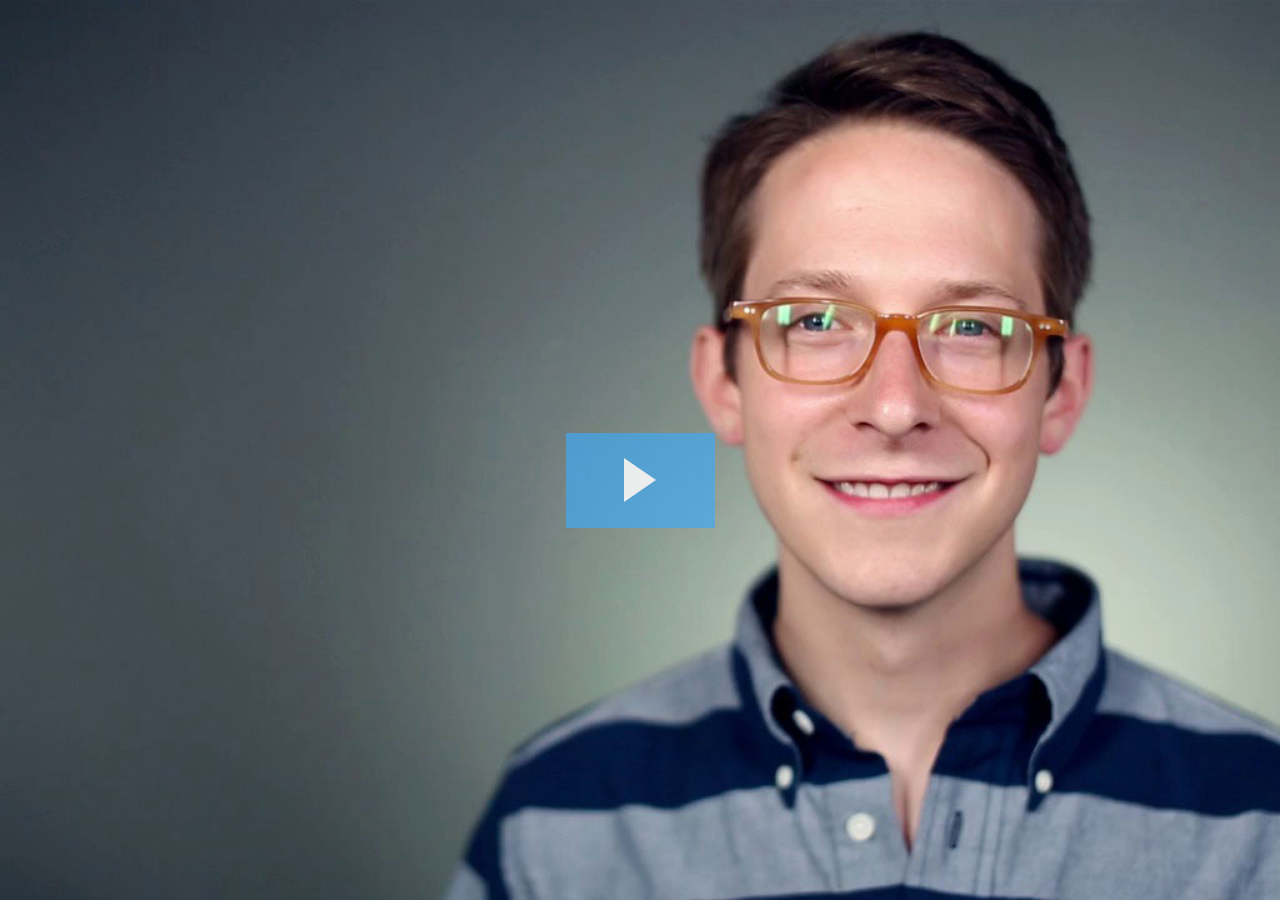
==== background-video-master/index.html @ 39beebe3 "removed google added original query" ====
<!doctype html>

<html lang="en">
<head>
  <meta charset="utf-8">

  <title>Background Video Sample</title>
  <meta name="description" content="Background Video Sample">
  <meta name="author" content="Wistia">

  <link rel="stylesheet" href="css/application.css">

  <!--[if lt IE 9]>
  <script src="http://html5shiv.googlecode.com/svn/trunk/html5.js"></script>
  <![endif]-->
</head>

<body class="hello">
  <div id="video_container">
    <div id="text">
      <div id="actions">
        <div id="playbutton">
          <div class="rectangle"></div>
          <div class="triangle"></div>
        </div>
      </div>
    </div>
    <div id="cover_all"></div>
    <div id="main-image"></div>
    <div id="wistia_z1ggfo8f86" class="wistia_embed backgroundVideo" style="width:920px;height:518px;"></div>
    <div id="wistia_fji9juvptr" class="wistia_embed overlayVideo" style="width:1920px;height:1080px;"></div>
    <div id="ex"><img src="images/ex.svg" width="23" height="23" /></div>
  </div>
  <script src="https://ajax.googleapis.com/ajax/libs/jquery/1.11.1/jquery.min.js"></script>
  <script charset='ISO-8859-1' src='https://fast.wistia.com/assets/external/E-v1.js'></script>
  <script charset='ISO-8859-1' src='https://fast.wistia.com/labs/crop-fill/plugin.js'></script>
  <script src="js/application.js"></script>
</body>
</html>
---- background-video-master/css/application.css ----
body {
	margin: 0;
	padding: 0;
}
.hello .overlayVideo {
  position: absolute;
  left: -3000px;
  top: 0px;
  z-index: 6;
  visibility: hidden;
}
.hello .backgroundVideo {
  z-index: 4;
  visibility: hidden;
}
.hello #video_container {
  width: 100%;
  height: 100%;
  overflow: hidden;
  position: relative;
  z-index: 1;
  opacity: 1;
}
.hello #video_container #text {
  position: absolute;
  z-index: 6;
  text-align: center;
  opacity: 0;
}
.hello #video_container #text #actions {
  height: 95px;
}
.hello #video_container #text #playbutton {
  z-index: 3;
  margin: 0 auto;
  margin-top: 60px;
  height: 95px;
  display: block;
}
.hello #video_container #text #playbutton .rectangle {
  background-color: #3ea9f5;
  width: 149px;
  height: 95px;
  opacity: 0.8;
  margin: 0 auto;
}
.hello #video_container #text #playbutton .rectangle:hover {
  background-color: #52bdff;
  cursor: pointer;
}
.hello #video_container #text #playbutton .triangle {
  width: 0;
  height: 0;
  border-style: solid;
  border-width: 22px 0 22px 32px;
  border-color: transparent transparent transparent white;
  margin: 0 auto;
  position: relative;
  bottom: 70px;
  pointer-events: none;
}
.hello #cover_all {
  position: absolute;
  top: 0;
  left: 0;
  z-index: 5;
  height: 100%;
  width: 100%;
}
.hello #ex {
  position: absolute;
  right: -3000px;
  top: 25px;
  z-index: 7;
  cursor: pointer;
  opacity: 0.8;
}
.hello #ex:hover {
  opacity: 1;
}
.hello #main-image {
  position: absolute;
  top: 0;
  left: 0;
  z-index: 3;
  background-image: url(../images/main.jpg);
  background-repeat: no-repeat;
  background-position: 50% 50%;
  background-size: cover;
}
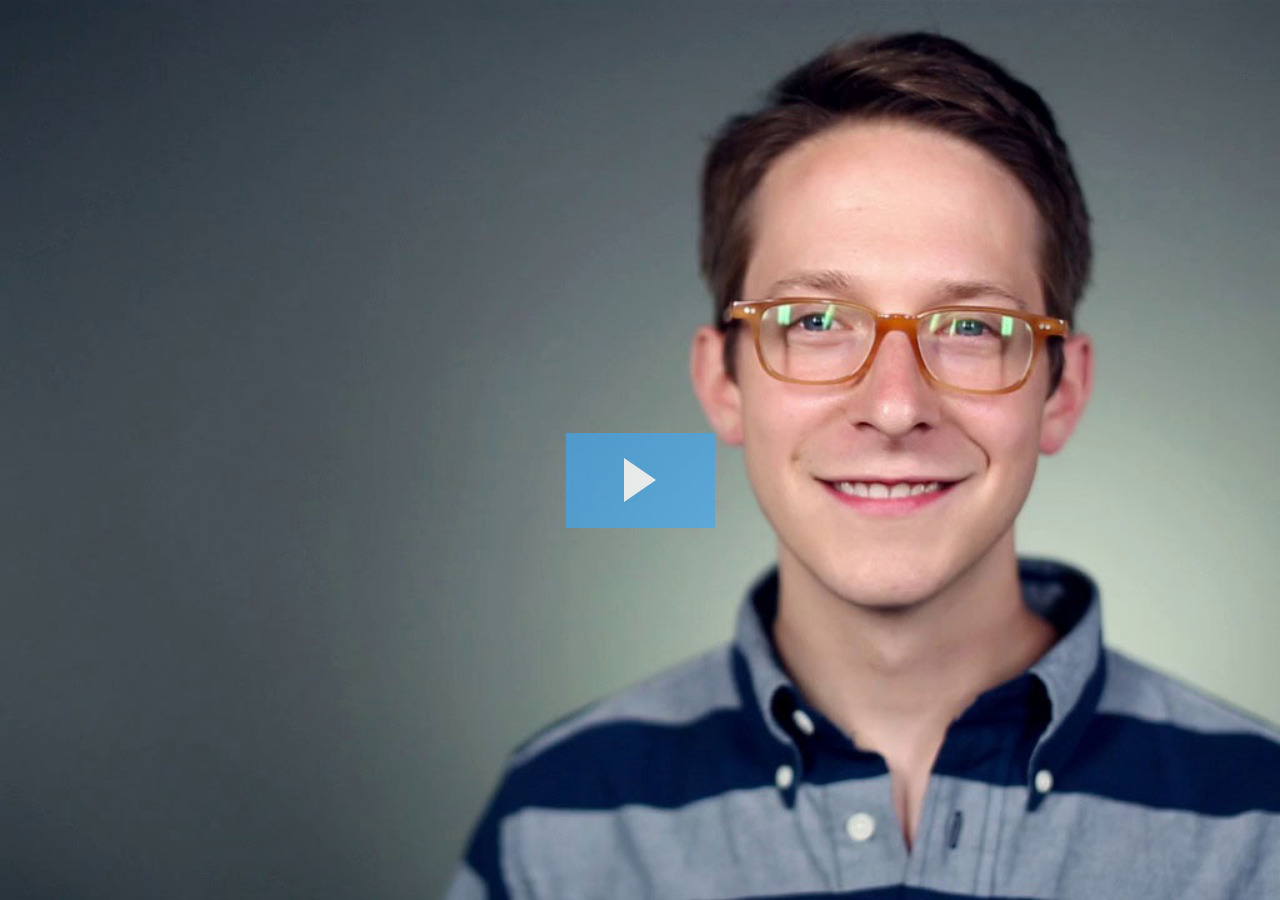
==== commit ddf05eb1: "Wistia testing with wistia files" ====
--- a/background-video-master/index.html
+++ b/background-video-master/index.html
@@ -27,7 +27,7 @@
     </div>
     <div id="cover_all"></div>
     <div id="main-image"></div>
-    <div id="wistia_z1ggfo8f86" class="wistia_embed backgroundVideo" style="width:920px;height:518px;"></div>
+    <div id="wistia_4x48zyj680" class="wistia_embed backgroundVideo" style="width:920px;height:518px;"></div>
     <div id="wistia_fji9juvptr" class="wistia_embed overlayVideo" style="width:1920px;height:1080px;"></div>
     <div id="ex"><img src="images/ex.svg" width="23" height="23" /></div>
   </div>
